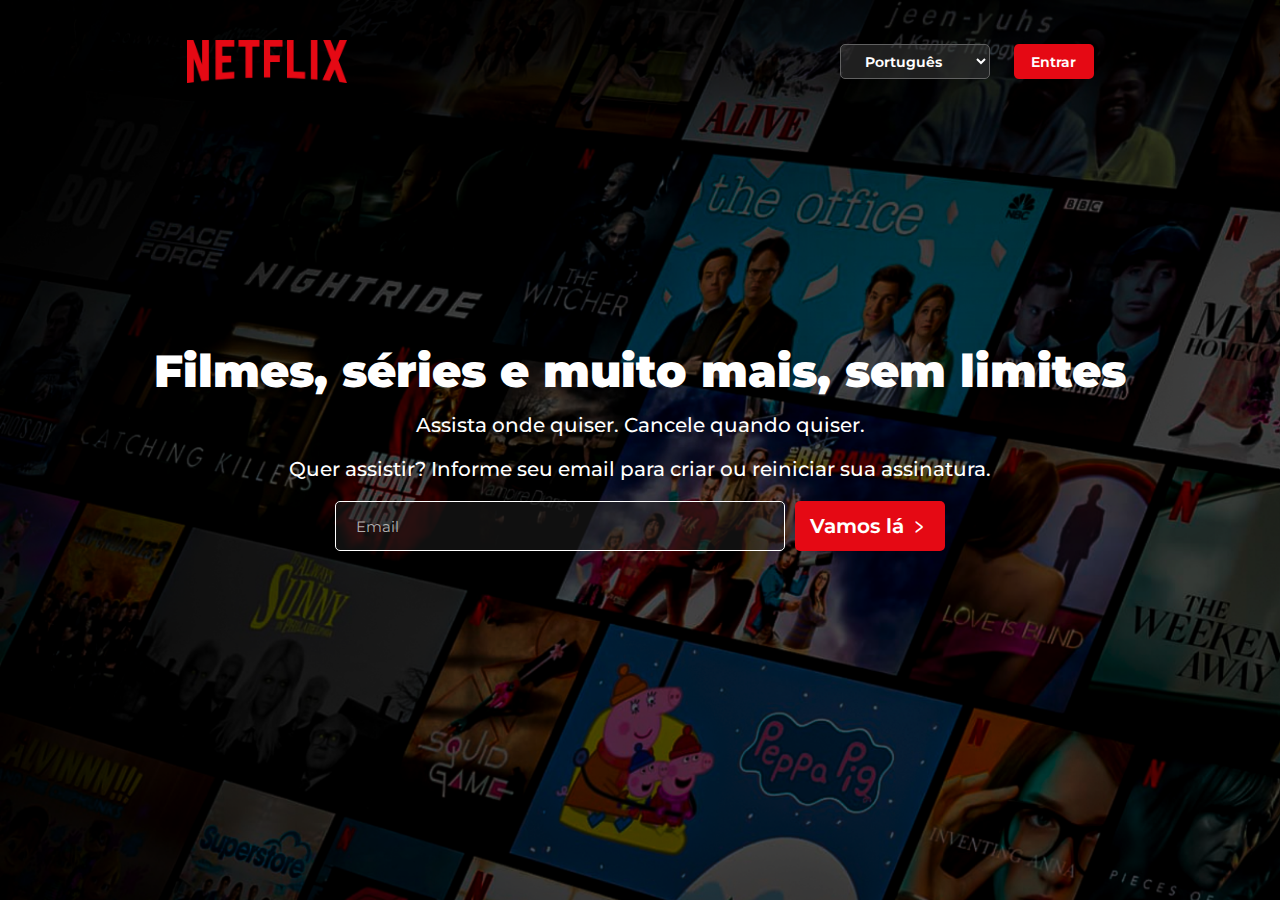
==== index.html @ 07dd1da0 "add index" ====
<!DOCTYPE html>
<html lang="en">

<head>
    <meta charset="UTF-8">
    <meta name="viewport" content="width=], initial-scale=1.0">
    <title>Home</title>
    <link rel="stylesheet" href="style-home.css">
</head>

<body>
    <header class="cabecalho-home">
        <img class="logotipo" src="imagens/logo.png" alt="logotipo">
        <nav class="cabecalho">
            <select class="opts-linguas" name="language">
                <option value="pt">Português</option>
                <option value="en">Inglês</option>
            </select>
            <a href="/entrar.html"> <button class="btn-entrar">Entrar</button> </a>
        </nav>
    </header>

    <main class="conteudo">
        <section class="mid">
            <h1 class="titulo">Filmes, séries e muito mais, sem limites</h1>
            <h2 class="subtitulo">Assista onde quiser. Cancele quando quiser.</h2>
            <h2 class="subtitulo">Quer assistir? Informe seu email para criar ou reiniciar sua assinatura.</h2>
        </section>
        <div class="btns">
            <input class="txt-email" type="text" name="email" value="Email">
            <a href="/quem.html"><button class="btn-vamos">Vamos lá ﹥</button></a>
        </div>

    </main>



</body>

</html>
---- style-home.css ----
@import url('https://fonts.googleapis.com/css2?family=Montserrat:ital,wght@0,100..900;1,100..900&display=swap');

* {
    margin: 0;
    padding: 0;
    box-sizing: border-box;
    font-family: "Montserrat", sans-serif;
}

body {
    background-image: url(imagens/background-home.png);
    background-repeat: no-repeat;
    background-size: 2000px;

}

.cabecalho-home {
    display: flex;
    flex-direction: row;
    justify-content: space-around;
    align-items: center;
    padding: 40px;
    gap: 200px;
}

.logotipo {
    width: 160px;
}

.opts-linguas {
    width: 150px;
    height: 35px;
    padding-left: 20px;
    border-radius: 5px;
    background-color: rgba(61, 61, 61, 0.5);
    border: none;
    color: white;
    border: 0.1pt solid rgb(97, 97, 97);
    font-size: 14px;
    font-weight: 650;
    margin-right: 20px;
    cursor: pointer;
}

.btn-entrar {
    width: 80px;
    height: 35px;
    background-color: rgba(229, 9, 20, 1);
    border-radius: 5px;
    color: white;
    border: none;
    font-size: 14px;
    font-weight: 650;
    cursor: pointer;
}

.btn-entrar:hover {
    background-color: rgb(161, 23, 30);
    transition: 0.3s;
}



.conteudo {
    display: flex;
    flex-direction: column;
    align-items: center;
    padding-top: 220px;
}

.titulo {
    display: flex;
    flex-direction: column;
    align-items: center;
    font-size: 45px;
    font-weight: 900;
    color: white;
    padding-bottom: 5px;
}

.subtitulo {
    display: flex;
    flex-direction: column;
    align-items: center;
    font-size: 20px;
    font-weight: 500;
    color: white;
    padding: 10px;
}

.txt-email {
    width: 450px;
    height: 50px;
    padding-left: 20px;
    border-radius: 5px;
    background-color: rgba(36, 36, 36, 0.452);
    border: 0.1pt solid rgb(255, 255, 255);
    color: rgb(177, 177, 177);
    font-size: 15px;
    font-weight: 400;
}

.btn-vamos {
    width: 150px;
    height: 50px;
    background-color: rgba(229, 9, 20, 1);
    border-radius: 5px;
    color: white;
    border: none;
    font-size: 20px;
    font-weight: 650;
    cursor: pointer;
}

.btn-vamos:hover {
    background-color: rgb(161, 23, 30);
    transition: 0.3s;
}

.btns {
    display: flex;
    flex-direction: row;
    align-items: center;
    gap: 10px;
    padding: 10px;
}
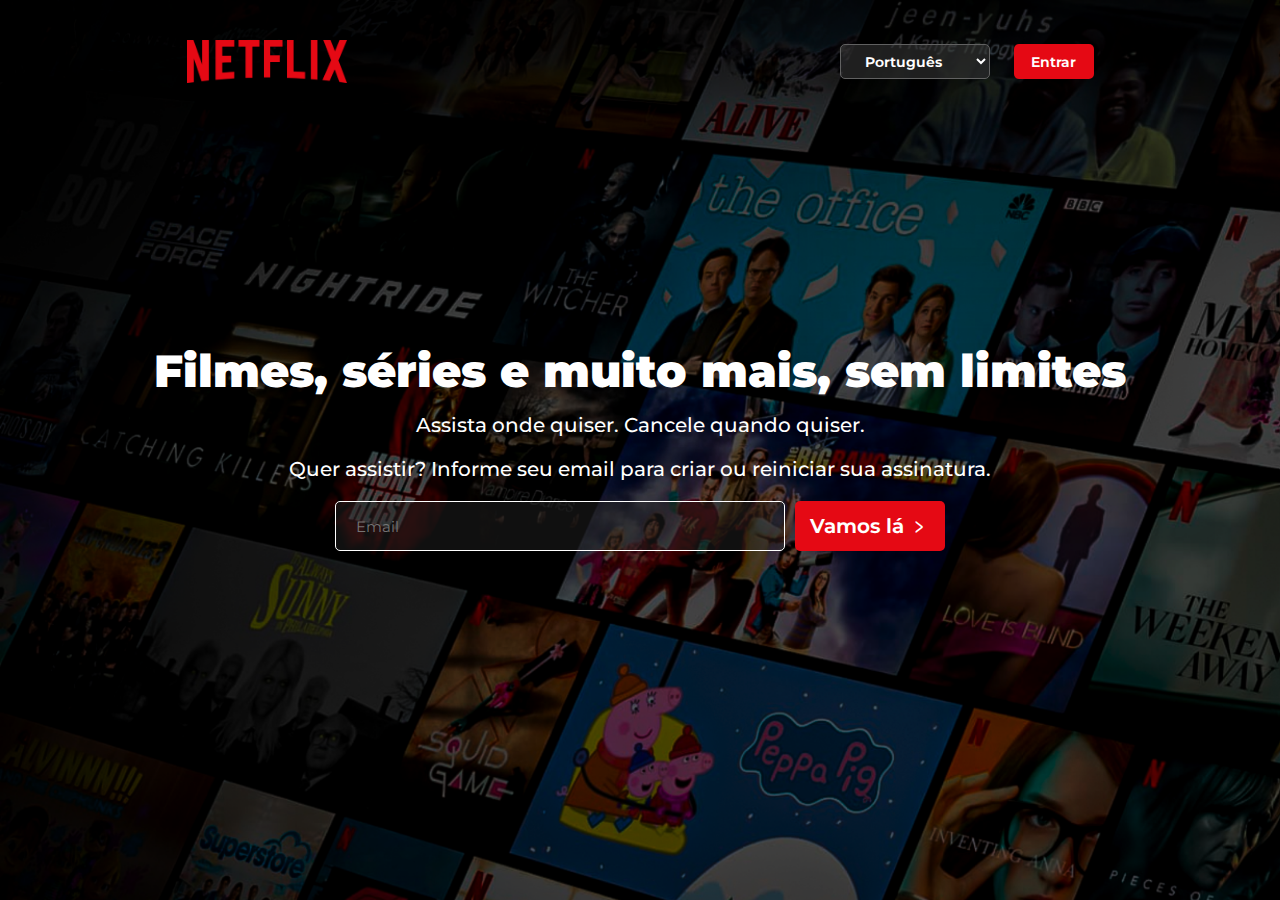
==== commit 67e6b285: "change html" ====
--- a/index.html
+++ b/index.html
@@ -16,7 +16,7 @@
                 <option value="pt">Português</option>
                 <option value="en">Inglês</option>
             </select>
-            <a href="/entrar.html"> <button class="btn-entrar">Entrar</button> </a>
+            <a href="entrar.html"> <button class="btn-entrar">Entrar</button> </a>
         </nav>
     </header>
 
@@ -27,8 +27,8 @@
             <h2 class="subtitulo">Quer assistir? Informe seu email para criar ou reiniciar sua assinatura.</h2>
         </section>
         <div class="btns">
-            <input class="txt-email" type="text" name="email" value="Email">
-            <a href="/quem.html"><button class="btn-vamos">Vamos lá ﹥</button></a>
+            <input class="txt-email" type="text" name="email" placeholder="Email">
+            <a href="quem.html"><button class="btn-vamos">Vamos lá ﹥</button></a>
         </div>
 
     </main>
